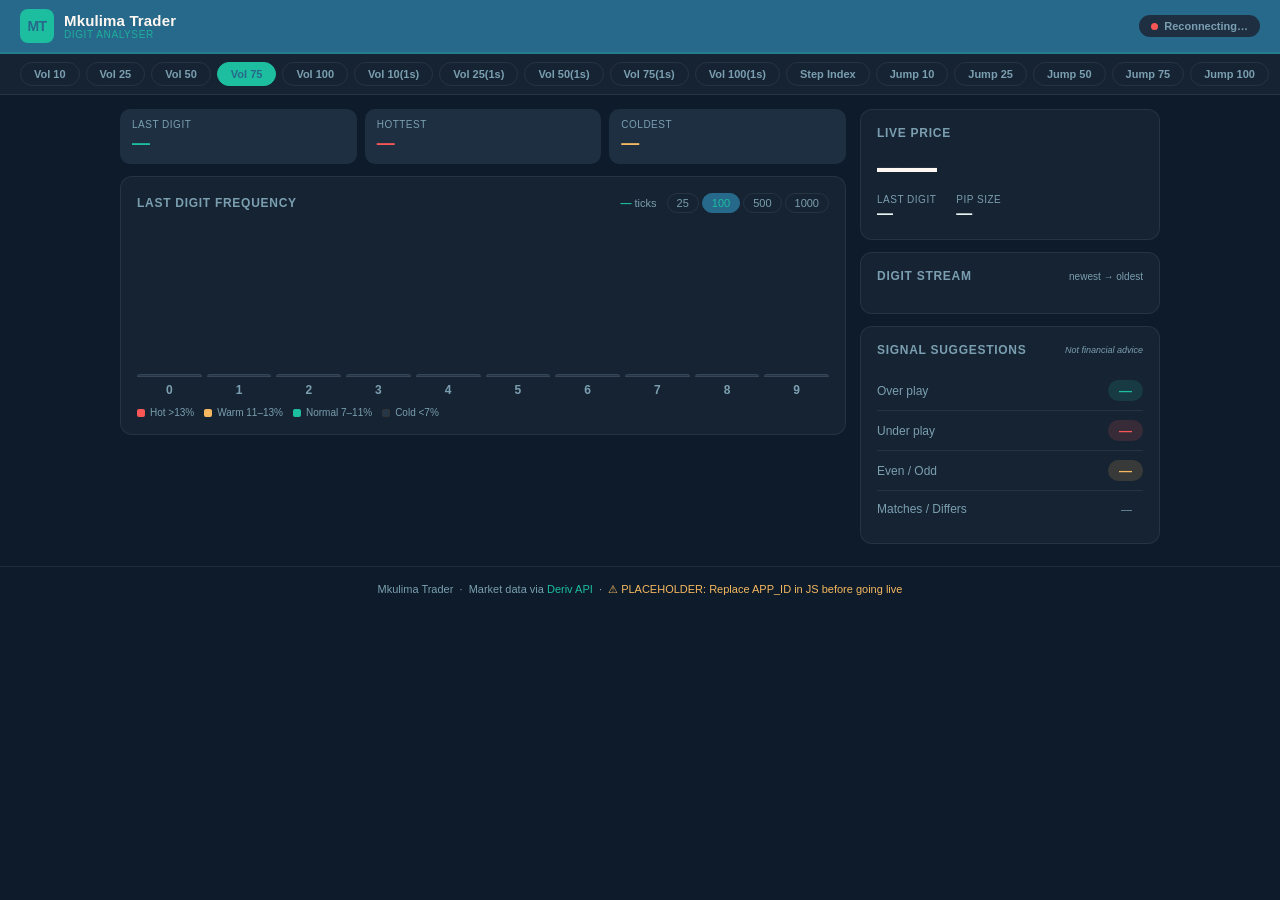
==== analyser/index.html @ e6131746 "Add files via upload" ====
<!DOCTYPE html>
<html lang="en">
<head>
<meta charset="UTF-8">
<meta name="viewport" content="width=device-width, initial-scale=1.0">
<title>Digit Analyser — Mkulima Trader</title>
<style>
/* ═══════════════════════════════════════════
   MKULIMA TRADER — Brand Palette
   Primary:  #1DBDA0  (teal)
   Dark:     #27698A  (steel blue)
   Amber:    #F5B860  (warm gold)
   Cream:    #FFF8F2  (light bg)
   Coral:    #F95656  (alert/hot)
═══════════════════════════════════════════ */
:root {
  --primary:  #1DBDA0;
  --dark:     #27698A;
  --amber:    #F5B860;
  --cream:    #FFF8F2;
  --coral:    #F95656;

  /* UI surfaces (dark trading theme) */
  --bg:       #0D1B2A;
  --bg2:      #162333;
  --bg3:      #1E2F42;
  --bg4:      #243648;
  --text:     #E8F4F1;
  --text2:    #7A9FB0;
  --border:   rgba(255,255,255,0.07);
}

*, *::before, *::after { box-sizing: border-box; margin: 0; padding: 0; }

body {
  background: var(--bg);
  color: var(--text);
  font-family: -apple-system, BlinkMacSystemFont, 'Segoe UI', 'Inter', sans-serif;
  min-height: 100vh;
  -webkit-font-smoothing: antialiased;
}

/* ── NAV ── */
.nav {
  background: var(--dark);
  padding: 0 20px;
  height: 54px;
  display: flex;
  align-items: center;
  justify-content: space-between;
  border-bottom: 2px solid rgba(29,189,160,0.25);
  position: sticky;
  top: 0;
  z-index: 100;
}
.logo { display: flex; align-items: center; gap: 10px; }
.logo-mark {
  width: 34px; height: 34px;
  background: var(--primary);
  border-radius: 8px;
  display: flex; align-items: center; justify-content: center;
  font-weight: 900; font-size: 14px; color: var(--dark);
  letter-spacing: -0.5px;
}
.logo-name  { font-size: 15px; font-weight: 700; color: var(--cream); letter-spacing: 0.01em; }
.logo-sub   { font-size: 10px; color: var(--primary); opacity: 0.85; letter-spacing: 0.06em; text-transform: uppercase; }

.nav-right { display: flex; align-items: center; gap: 16px; }
.status-pill {
  display: flex; align-items: center; gap: 6px;
  background: var(--bg3);
  padding: 5px 12px; border-radius: 20px;
  font-size: 11px; font-weight: 600; color: var(--text2);
  transition: all 0.3s;
}
.status-dot {
  width: 7px; height: 7px; border-radius: 50%;
  background: var(--text2);
  transition: background 0.3s, box-shadow 0.3s;
}
.status-dot.live    { background: var(--primary); box-shadow: 0 0 8px var(--primary); }
.status-dot.error   { background: var(--coral); }
.status-dot.loading { background: var(--amber); animation: pulse 1s infinite; }
@keyframes pulse { 0%,100%{opacity:1} 50%{opacity:0.4} }

/* ── SYMBOL TABS ── */
.sym-bar {
  background: var(--bg2);
  padding: 8px 20px;
  display: flex; gap: 6px;
  overflow-x: auto;
  border-bottom: 1px solid var(--border);
  scrollbar-width: none;
}
.sym-bar::-webkit-scrollbar { display: none; }
.sym-btn {
  padding: 5px 13px;
  border-radius: 20px;
  border: 1px solid var(--border);
  background: transparent;
  color: var(--text2);
  font-size: 11px; font-weight: 600;
  cursor: pointer;
  white-space: nowrap;
  transition: all 0.15s;
  flex-shrink: 0;
}
.sym-btn:hover { border-color: var(--primary); color: var(--primary); }
.sym-btn.active {
  background: var(--primary); color: var(--dark);
  border-color: var(--primary); font-weight: 700;
}

/* ── MAIN LAYOUT ── */
.main {
  display: grid;
  grid-template-columns: 1fr 300px;
  gap: 14px;
  padding: 14px 20px;
  max-width: 1080px;
  margin: 0 auto;
}
@media (max-width: 720px) { .main { grid-template-columns: 1fr; } }

/* ── CARDS ── */
.card {
  background: var(--bg2);
  border-radius: 12px;
  border: 1px solid var(--border);
  padding: 16px;
  margin-bottom: 12px;
}
.card:last-child { margin-bottom: 0; }
.card-header {
  display: flex; align-items: center; justify-content: space-between;
  margin-bottom: 14px;
}
.card-title { font-size: 12px; font-weight: 700; text-transform: uppercase; letter-spacing: 0.06em; color: var(--text2); }

/* ── PRICE ── */
.price-display {
  font-size: 34px; font-weight: 800;
  font-family: 'SF Mono', 'Fira Code', monospace;
  color: var(--cream); letter-spacing: -0.02em;
  line-height: 1;
  margin-bottom: 8px;
}
.price-display .last-digit-hi {
  color: var(--primary);
  border-bottom: 3px solid var(--primary);
  padding-bottom: 1px;
}
.price-meta { display: flex; gap: 20px; }
.price-meta-item label { display: block; font-size: 10px; color: var(--text2); text-transform: uppercase; letter-spacing: 0.05em; }
.price-meta-item span  { font-size: 16px; font-weight: 700; color: var(--text); }

/* ── HISTOGRAM ── */
.sample-toggle { display: flex; gap: 3px; }
.smp-btn {
  padding: 3px 9px; border-radius: 12px;
  border: 1px solid var(--border);
  background: transparent;
  color: var(--text2); font-size: 11px;
  cursor: pointer; transition: all 0.15s;
}
.smp-btn.active { background: var(--dark); color: var(--primary); border-color: var(--dark); }

.histogram {
  display: flex; align-items: flex-end; gap: 5px;
  height: 150px;
  margin-bottom: 6px;
}
.bar-col { flex: 1; display: flex; flex-direction: column; align-items: center; height: 100%; }
.bar-pct { font-size: 9px; color: var(--text2); height: 14px; display: flex; align-items: center; margin-bottom: 3px; }
.bar-track { flex: 1; width: 100%; display: flex; align-items: flex-end; }
.bar-fill {
  width: 100%; border-radius: 4px 4px 0 0;
  min-height: 3px;
  transition: height 0.35s ease, background 0.35s ease;
  background: var(--bg4);
}
.bar-fill.hot    { background: var(--coral); }
.bar-fill.warm   { background: var(--amber); }
.bar-fill.normal { background: var(--primary); }
.bar-fill.cool   { background: var(--bg4); border: 1px solid rgba(255,255,255,0.08); }

.bar-digits { display: flex; gap: 5px; }
.bar-digits span { flex: 1; text-align: center; font-size: 12px; font-weight: 700; color: var(--text2); }

.legend { display: flex; flex-wrap: wrap; gap: 10px; margin-top: 10px; }
.leg { display: flex; align-items: center; gap: 5px; font-size: 10px; color: var(--text2); }
.leg-dot { width: 8px; height: 8px; border-radius: 2px; }

/* ── DIGIT STREAM ── */
.stream { display: flex; flex-wrap: wrap; gap: 5px; }
.d-bubble {
  width: 29px; height: 29px; border-radius: 7px;
  background: var(--bg3);
  display: flex; align-items: center; justify-content: center;
  font-size: 12px; font-weight: 700; color: var(--text2);
  transition: all 0.25s;
}
.d-bubble.newest { background: var(--primary); color: var(--dark); transform: scale(1.15); }
.d-bubble.hot-d  { background: rgba(249,86,86,0.18); color: var(--coral); border: 1px solid rgba(249,86,86,0.3); }
.d-bubble.warm-d { background: rgba(245,184,96,0.15); color: var(--amber); }

/* ── SIGNALS ── */
.sig-row {
  display: flex; align-items: center; justify-content: space-between;
  padding: 9px 0;
  border-bottom: 1px solid var(--border);
}
.sig-row:last-child { border-bottom: none; }
.sig-label { font-size: 12px; color: var(--text2); }
.sig-val {
  font-size: 13px; font-weight: 700;
  padding: 3px 11px; border-radius: 20px;
}
.sig-val.over    { background: rgba(29,189,160,0.15); color: var(--primary); }
.sig-val.under   { background: rgba(249,86,86,0.15);  color: var(--coral); }
.sig-val.neutral { background: rgba(245,184,96,0.15); color: var(--amber); }
.sig-val.dim     { color: var(--text2); font-size: 11px; font-weight: 400; }

/* ── STATS ROW ── */
.stats-row { display: grid; grid-template-columns: repeat(3, 1fr); gap: 8px; margin-bottom: 12px; }
.stat-box { background: var(--bg3); border-radius: 10px; padding: 10px 12px; }
.stat-label { font-size: 10px; color: var(--text2); text-transform: uppercase; letter-spacing: 0.05em; margin-bottom: 3px; }
.stat-value { font-size: 18px; font-weight: 800; color: var(--text); }
.stat-value.green { color: var(--primary); }
.stat-value.red   { color: var(--coral); }
.stat-value.amber { color: var(--amber); }

/* ── TICKER BADGE ── */
.tick-count { font-size: 11px; color: var(--text2); }
.tick-count strong { color: var(--primary); }

/* ── FOOTER ── */
.footer {
  text-align: center;
  padding: 16px;
  font-size: 11px;
  color: var(--text2);
  border-top: 1px solid var(--border);
  margin-top: 8px;
}
.footer a { color: var(--primary); text-decoration: none; }

/* Placeholder notice */
.notice {
  background: rgba(245,184,96,0.1);
  border: 1px solid rgba(245,184,96,0.3);
  border-radius: 8px;
  padding: 8px 12px;
  font-size: 11px;
  color: var(--amber);
  margin-bottom: 12px;
  display: flex;
  align-items: center;
  gap: 6px;
}
</style>
</head>
<body>

<!-- NAV -->
<nav class="nav">
  <div class="logo">
    <div class="logo-mark">MT</div>
    <div>
      <div class="logo-name">Mkulima Trader</div>
      <div class="logo-sub">Digit Analyser</div>
    </div>
  </div>
  <div class="nav-right">
    <div class="status-pill">
      <div class="status-dot loading" id="dot"></div>
      <span id="status-text">Connecting…</span>
    </div>
  </div>
</nav>

<!-- SYMBOL TABS -->
<div class="sym-bar" id="sym-bar"></div>

<!-- MAIN -->
<div class="main">

  <!-- LEFT: Histogram + Stats -->
  <div>
    <!-- Stats Row -->
    <div class="stats-row">
      <div class="stat-box">
        <div class="stat-label">Last Digit</div>
        <div class="stat-value green" id="stat-last">—</div>
      </div>
      <div class="stat-box">
        <div class="stat-label">Hottest</div>
        <div class="stat-value red" id="stat-hot">—</div>
      </div>
      <div class="stat-box">
        <div class="stat-label">Coldest</div>
        <div class="stat-value amber" id="stat-cold">—</div>
      </div>
    </div>

    <!-- Histogram -->
    <div class="card">
      <div class="card-header">
        <div class="card-title">Last Digit Frequency</div>
        <div style="display:flex;align-items:center;gap:10px;">
          <div class="tick-count" id="tick-count"><strong>—</strong> ticks</div>
          <div class="sample-toggle">
            <button class="smp-btn"       onclick="setSample(25,this)">25</button>
            <button class="smp-btn active" onclick="setSample(100,this)">100</button>
            <button class="smp-btn"       onclick="setSample(500,this)">500</button>
            <button class="smp-btn"       onclick="setSample(1000,this)">1000</button>
          </div>
        </div>
      </div>

      <div class="histogram" id="histogram"></div>
      <div class="bar-digits" id="bar-digits"></div>

      <div class="legend">
        <div class="leg"><div class="leg-dot" style="background:var(--coral)"></div>Hot >13%</div>
        <div class="leg"><div class="leg-dot" style="background:var(--amber)"></div>Warm 11–13%</div>
        <div class="leg"><div class="leg-dot" style="background:var(--primary)"></div>Normal 7–11%</div>
        <div class="leg"><div class="leg-dot" style="background:var(--bg4);border:1px solid #333"></div>Cold &lt;7%</div>
      </div>
    </div>
  </div>

  <!-- RIGHT: Price + Stream + Signals -->
  <div>

    <!-- Price -->
    <div class="card">
      <div class="card-title" style="margin-bottom:10px;">Live Price</div>
      <div class="price-display" id="price-display">———</div>
      <div class="price-meta" style="margin-top:10px;">
        <div class="price-meta-item">
          <label>Last Digit</label>
          <span id="pm-digit">—</span>
        </div>
        <div class="price-meta-item">
          <label>Pip Size</label>
          <span id="pm-pip">—</span>
        </div>
      </div>
    </div>

    <!-- Digit Stream -->
    <div class="card">
      <div class="card-header">
        <div class="card-title">Digit Stream</div>
        <div style="font-size:10px;color:var(--text2);">newest → oldest</div>
      </div>
      <div class="stream" id="stream"></div>
    </div>

    <!-- Signals -->
    <div class="card">
      <div class="card-header">
        <div class="card-title">Signal Suggestions</div>
        <div style="font-size:9px;color:var(--text2);font-style:italic;">Not financial advice</div>
      </div>
      <div class="sig-row">
        <div class="sig-label">Over play</div>
        <div class="sig-val over" id="sig-over">—</div>
      </div>
      <div class="sig-row">
        <div class="sig-label">Under play</div>
        <div class="sig-val under" id="sig-under">—</div>
      </div>
      <div class="sig-row">
        <div class="sig-label">Even / Odd</div>
        <div class="sig-val neutral" id="sig-eo">—</div>
      </div>
      <div class="sig-row">
        <div class="sig-label">Matches / Differs</div>
        <div class="sig-val dim" id="sig-md">—</div>
      </div>
    </div>

  </div>
</div>

<div class="footer">
  Mkulima Trader &nbsp;·&nbsp; Market data via <a href="https://deriv.com" target="_blank">Deriv API</a>
  &nbsp;·&nbsp; <span style="color:var(--amber)">⚠ PLACEHOLDER: Replace APP_ID in JS before going live</span>
</div>

<script>
// ═══════════════════════════════════════════════════
// PLACEHOLDER — replace with your registered app_id
// from developers.deriv.com before going live
const APP_ID = '1'; // Replace with your registered Deriv app_id
// ═══════════════════════════════════════════════════

const WS_URL = `wss://ws.binaryws.com/websockets/v3?app_id=${APP_ID}`;

const SYMBOLS = [
  { id: 'R_10',    name: 'Vol 10' },
  { id: 'R_25',    name: 'Vol 25' },
  { id: 'R_50',    name: 'Vol 50' },
  { id: 'R_75',    name: 'Vol 75' },
  { id: 'R_100',   name: 'Vol 100' },
  { id: '1HZ10V',  name: 'Vol 10(1s)' },
  { id: '1HZ25V',  name: 'Vol 25(1s)' },
  { id: '1HZ50V',  name: 'Vol 50(1s)' },
  { id: '1HZ75V',  name: 'Vol 75(1s)' },
  { id: '1HZ100V', name: 'Vol 100(1s)' },
  { id: 'STPRNG',  name: 'Step Index' },
  { id: 'JD10',    name: 'Jump 10' },
  { id: 'JD25',    name: 'Jump 25' },
  { id: 'JD50',    name: 'Jump 50' },
  { id: 'JD75',    name: 'Jump 75' },
  { id: 'JD100',   name: 'Jump 100' },
];

let ws            = null;
let activeSym     = 'R_75';
let activePip     = 4;
let tickHistory   = [];   // rolling buffer of last 1000 last-digits
let streamDigits  = [];   // last 30 for stream display
let sampleSize    = 100;
let reconnectTimer = null;
let isLoadingHistory = false;

// ─── BUILD SYMBOL TABS ───────────────────────────
const symBar = document.getElementById('sym-bar');
SYMBOLS.forEach(s => {
  const btn = document.createElement('button');
  btn.className = 'sym-btn' + (s.id === activeSym ? ' active' : '');
  btn.textContent = s.name;
  btn.id = `sym-${s.id}`;
  btn.addEventListener('click', () => selectSymbol(s.id));
  symBar.appendChild(btn);
});

// ─── BUILD HISTOGRAM BARS ────────────────────────
const histEl    = document.getElementById('histogram');
const digitsEl  = document.getElementById('bar-digits');
for (let d = 0; d <= 9; d++) {
  const col = document.createElement('div');
  col.className = 'bar-col';
  col.innerHTML = `
    <div class="bar-pct" id="pct-${d}"></div>
    <div class="bar-track">
      <div class="bar-fill cool" id="bar-${d}" style="height:3px"></div>
    </div>`;
  histEl.appendChild(col);

  const lbl = document.createElement('span');
  lbl.textContent = d;
  digitsEl.appendChild(lbl);
}

// ─── UTILS ───────────────────────────────────────
function getLastDigit(quote, pipSize) {
  // toFixed gives us exact decimal string, slice last char
  return parseInt(quote.toFixed(pipSize).slice(-1));
}

function getCounts(slice) {
  const c = new Array(10).fill(0);
  slice.forEach(d => c[d]++);
  return c;
}

function classify(pct) {
  if (pct >= 13) return 'hot';
  if (pct >= 11) return 'warm';
  if (pct < 7)   return 'cool';
  return 'normal';
}

// ─── WEBSOCKET ───────────────────────────────────
function connect() {
  setStatus('loading');
  ws = new WebSocket(WS_URL);

  ws.onopen = () => {
    setStatus('live');
    clearTimeout(reconnectTimer);
    loadHistory(activeSym);
  };

  ws.onmessage = ({ data }) => {
    const msg = JSON.parse(data);

    if (msg.error) {
      console.warn('API error:', msg.error.message);
      return;
    }

    // History response
    if (msg.msg_type === 'history' && isLoadingHistory) {
      isLoadingHistory = false;
      tickHistory = msg.history.prices.map(p => getLastDigit(p, activePip));
      updateAll();
      subscribeLive(activeSym);
      return;
    }

    // Live tick
    if (msg.msg_type === 'tick') {
      const { quote, pip_size } = msg.tick;
      activePip = pip_size;
      const digit = getLastDigit(quote, pip_size);

      tickHistory.push(digit);
      if (tickHistory.length > 1000) tickHistory.shift();

      streamDigits.unshift(digit);
      if (streamDigits.length > 30) streamDigits.pop();

      updatePrice(quote, digit, pip_size);
      updateAll();
    }
  };

  ws.onclose = () => {
    setStatus('error');
    reconnectTimer = setTimeout(connect, 3000);
  };

  ws.onerror = () => {
    setStatus('error');
    ws.close();
  };
}

function send(obj) {
  if (ws && ws.readyState === WebSocket.OPEN) ws.send(JSON.stringify(obj));
}

function loadHistory(sym) {
  isLoadingHistory = true;
  tickHistory  = [];
  streamDigits = [];
  renderStream();
  send({ ticks_history: sym, count: 1000, end: 'latest', style: 'ticks', req_id: 10 });
}

function subscribeLive(sym) {
  send({ ticks: sym, subscribe: 1, req_id: 20 });
}

function selectSymbol(id) {
  if (id === activeSym) return;
  activeSym = id;

  // Forget all active tick subscriptions cleanly
  send({ forget_all: 'ticks' });

  // Update tab UI
  document.querySelectorAll('.sym-btn').forEach(b => b.classList.remove('active'));
  document.getElementById(`sym-${id}`).classList.add('active');

  // Reset UI
  document.getElementById('price-display').textContent = '———';
  document.getElementById('pm-digit').textContent = '—';
  document.getElementById('pm-pip').textContent = '—';
  document.getElementById('stat-last').textContent = '—';

  loadHistory(id);
}

function setSample(n, btn) {
  sampleSize = n;
  document.querySelectorAll('.smp-btn').forEach(b => b.classList.remove('active'));
  btn.classList.add('active');
  updateAll();
}

// ─── RENDER ──────────────────────────────────────
function getSlice() {
  return tickHistory.slice(-sampleSize);
}

function updateAll() {
  updateHistogram();
  updateSignals();
  renderStream();
}

function updateHistogram() {
  const slice = getSlice();
  const total = slice.length;
  if (total === 0) return;

  document.getElementById('tick-count').innerHTML = `<strong>${total}</strong> ticks`;

  const counts = getCounts(slice);
  const pcts   = counts.map(c => (c / total) * 100);
  const maxPct = Math.max(...pcts);

  // Update hot/cold stats
  let hotD = 0, coldD = 0;
  for (let d = 1; d <= 9; d++) {
    if (pcts[d] > pcts[hotD])  hotD  = d;
    if (pcts[d] < pcts[coldD]) coldD = d;
  }
  document.getElementById('stat-hot').textContent  = `${hotD} · ${pcts[hotD].toFixed(1)}%`;
  document.getElementById('stat-cold').textContent = `${coldD} · ${pcts[coldD].toFixed(1)}%`;

  // Update bars
  for (let d = 0; d <= 9; d++) {
    const pct    = pcts[d];
    const bar    = document.getElementById(`bar-${d}`);
    const pctEl  = document.getElementById(`pct-${d}`);
    const cls    = classify(pct);
    const height = maxPct > 0 ? Math.max((pct / maxPct) * 100, 2) : 2;

    bar.style.height = height + '%';
    bar.className = `bar-fill ${cls}`;
    pctEl.textContent = pct.toFixed(1) + '%';
  }
}

function updateSignals() {
  const slice = getSlice();
  const total = slice.length;
  if (total < 20) return;

  const counts = getCounts(slice);
  const pcts   = counts.map(c => (c / total) * 100);

  let hotD = 0, coldD = 0;
  for (let d = 1; d <= 9; d++) {
    if (pcts[d] > pcts[hotD])  hotD  = d;
    if (pcts[d] < pcts[coldD]) coldD = d;
  }

  // Over: hot digit appeared most — if it's e.g. 7, suggest Over 6
  const overBarrier  = hotD  > 0 ? hotD - 1 : null;
  // Under: cold digit appeared least — if it's e.g. 2, suggest Under 3
  const underBarrier = coldD < 9 ? coldD + 1 : null;

  const sigOver = document.getElementById('sig-over');
  const sigUnder = document.getElementById('sig-under');
  sigOver.textContent  = overBarrier  !== null ? `Over ${overBarrier}`  : 'No clear signal';
  sigUnder.textContent = underBarrier !== null ? `Under ${underBarrier}` : 'No clear signal';

  // Even / Odd
  const evenCount = [0,2,4,6,8].reduce((s,d) => s + counts[d], 0);
  const oddCount  = [1,3,5,7,9].reduce((s,d) => s + counts[d], 0);
  const evenPct   = (evenCount / total * 100);
  const oddPct    = (oddCount  / total * 100);
  const eoEl = document.getElementById('sig-eo');
  if (evenPct > 53) {
    eoEl.textContent = `Even ${evenPct.toFixed(1)}%`;
    eoEl.className = 'sig-val over';
  } else if (oddPct > 53) {
    eoEl.textContent = `Odd ${oddPct.toFixed(1)}%`;
    eoEl.className = 'sig-val under';
  } else {
    eoEl.textContent = `Balanced (E ${evenPct.toFixed(1)}%)`;
    eoEl.className = 'sig-val neutral';
  }

  // Matches / Differs — suggest the most frequent digit for Matches,
  // or the least frequent for Differs
  const mdEl = document.getElementById('sig-md');
  if (pcts[hotD] >= 13) {
    mdEl.textContent = `Matches ${hotD} (${pcts[hotD].toFixed(1)}%)`;
    mdEl.className = 'sig-val over';
  } else if (pcts[coldD] <= 6) {
    mdEl.textContent = `Differs ${coldD} (${pcts[coldD].toFixed(1)}%)`;
    mdEl.className = 'sig-val under';
  } else {
    mdEl.textContent = 'No strong bias';
    mdEl.className = 'sig-val dim';
  }
}

function updatePrice(quote, digit, pipSize) {
  const str  = quote.toFixed(pipSize);
  const body = str.slice(0, -1);
  const last = str.slice(-1);
  document.getElementById('price-display').innerHTML =
    `${body}<span class="last-digit-hi">${last}</span>`;
  document.getElementById('pm-digit').textContent = digit;
  document.getElementById('pm-pip').textContent   = pipSize;
  document.getElementById('stat-last').textContent = digit;
}

function renderStream() {
  const slice   = getSlice();
  const total   = slice.length;
  const counts  = total > 0 ? getCounts(slice) : new Array(10).fill(0);
  const pcts    = counts.map(c => total > 0 ? (c / total) * 100 : 10);
  const el      = document.getElementById('stream');
  el.innerHTML  = '';

  streamDigits.forEach((d, i) => {
    const bubble = document.createElement('div');
    bubble.className = 'd-bubble';
    if (i === 0) {
      bubble.classList.add('newest');
    } else {
      const cls = classify(pcts[d]);
      if (cls === 'hot')  bubble.classList.add('hot-d');
      if (cls === 'warm') bubble.classList.add('warm-d');
    }
    bubble.textContent = d;
    el.appendChild(bubble);
  });
}

// ─── STATUS ──────────────────────────────────────
function setStatus(state) {
  const dot  = document.getElementById('dot');
  const text = document.getElementById('status-text');
  dot.className = 'status-dot';
  const map = {
    live:    ['live',    'Live'],
    loading: ['loading', 'Loading…'],
    error:   ['error',   'Reconnecting…'],
  };
  const [cls, label] = map[state] || ['', 'Offline'];
  if (cls) dot.classList.add(cls);
  text.textContent = label;
}

// ─── KICK OFF ────────────────────────────────────
connect();
</script>
</body>
</html>
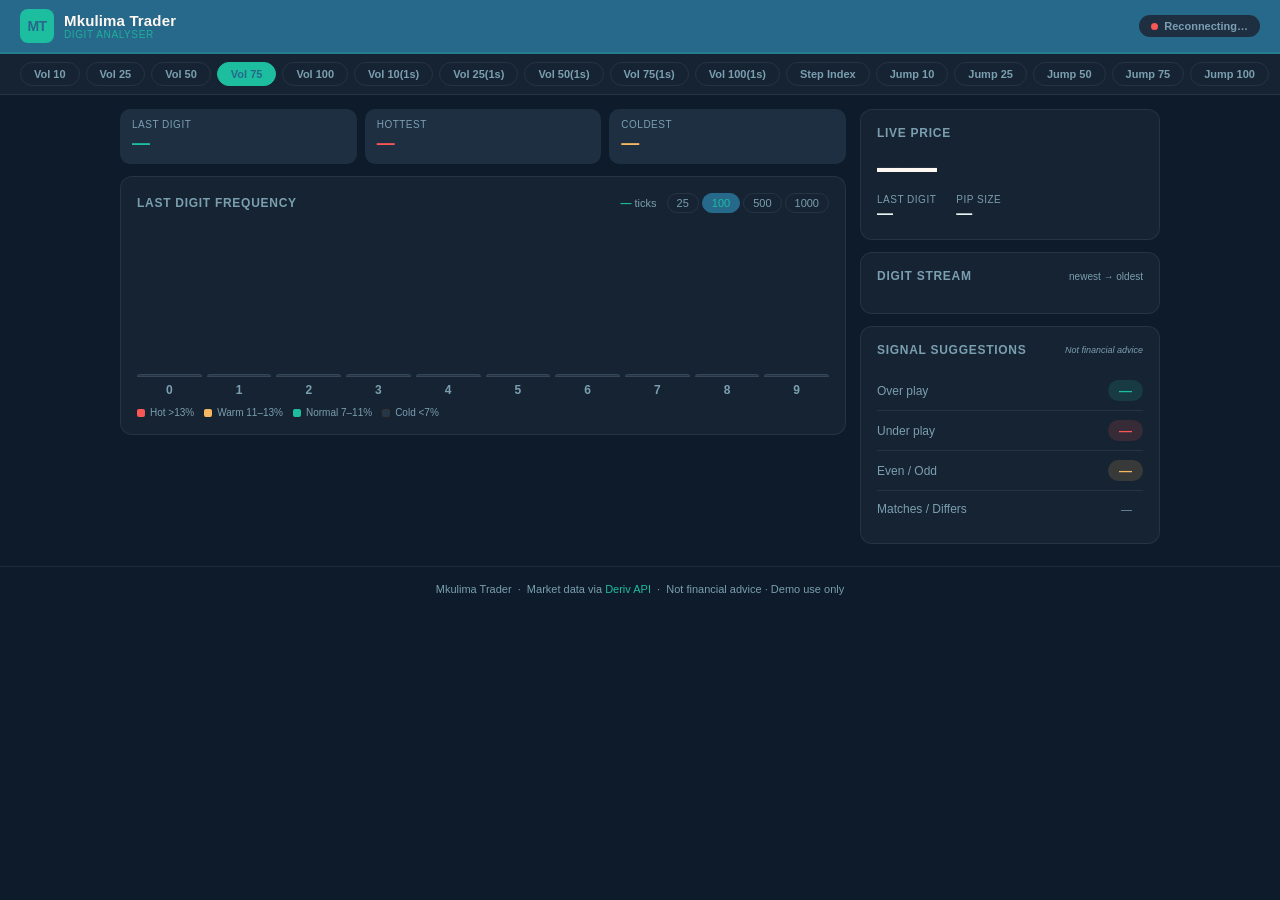
==== commit ea1a8ba8: "Add files via upload" ====
--- a/analyser/index.html
+++ b/analyser/index.html
@@ -387,7 +387,7 @@
 
 <div class="footer">
   Mkulima Trader &nbsp;·&nbsp; Market data via <a href="https://deriv.com" target="_blank">Deriv API</a>
-  &nbsp;·&nbsp; <span style="color:var(--amber)">⚠ PLACEHOLDER: Replace APP_ID in JS before going live</span>
+  &nbsp;·&nbsp; Not financial advice · Demo use only
 </div>
 
 <script>
